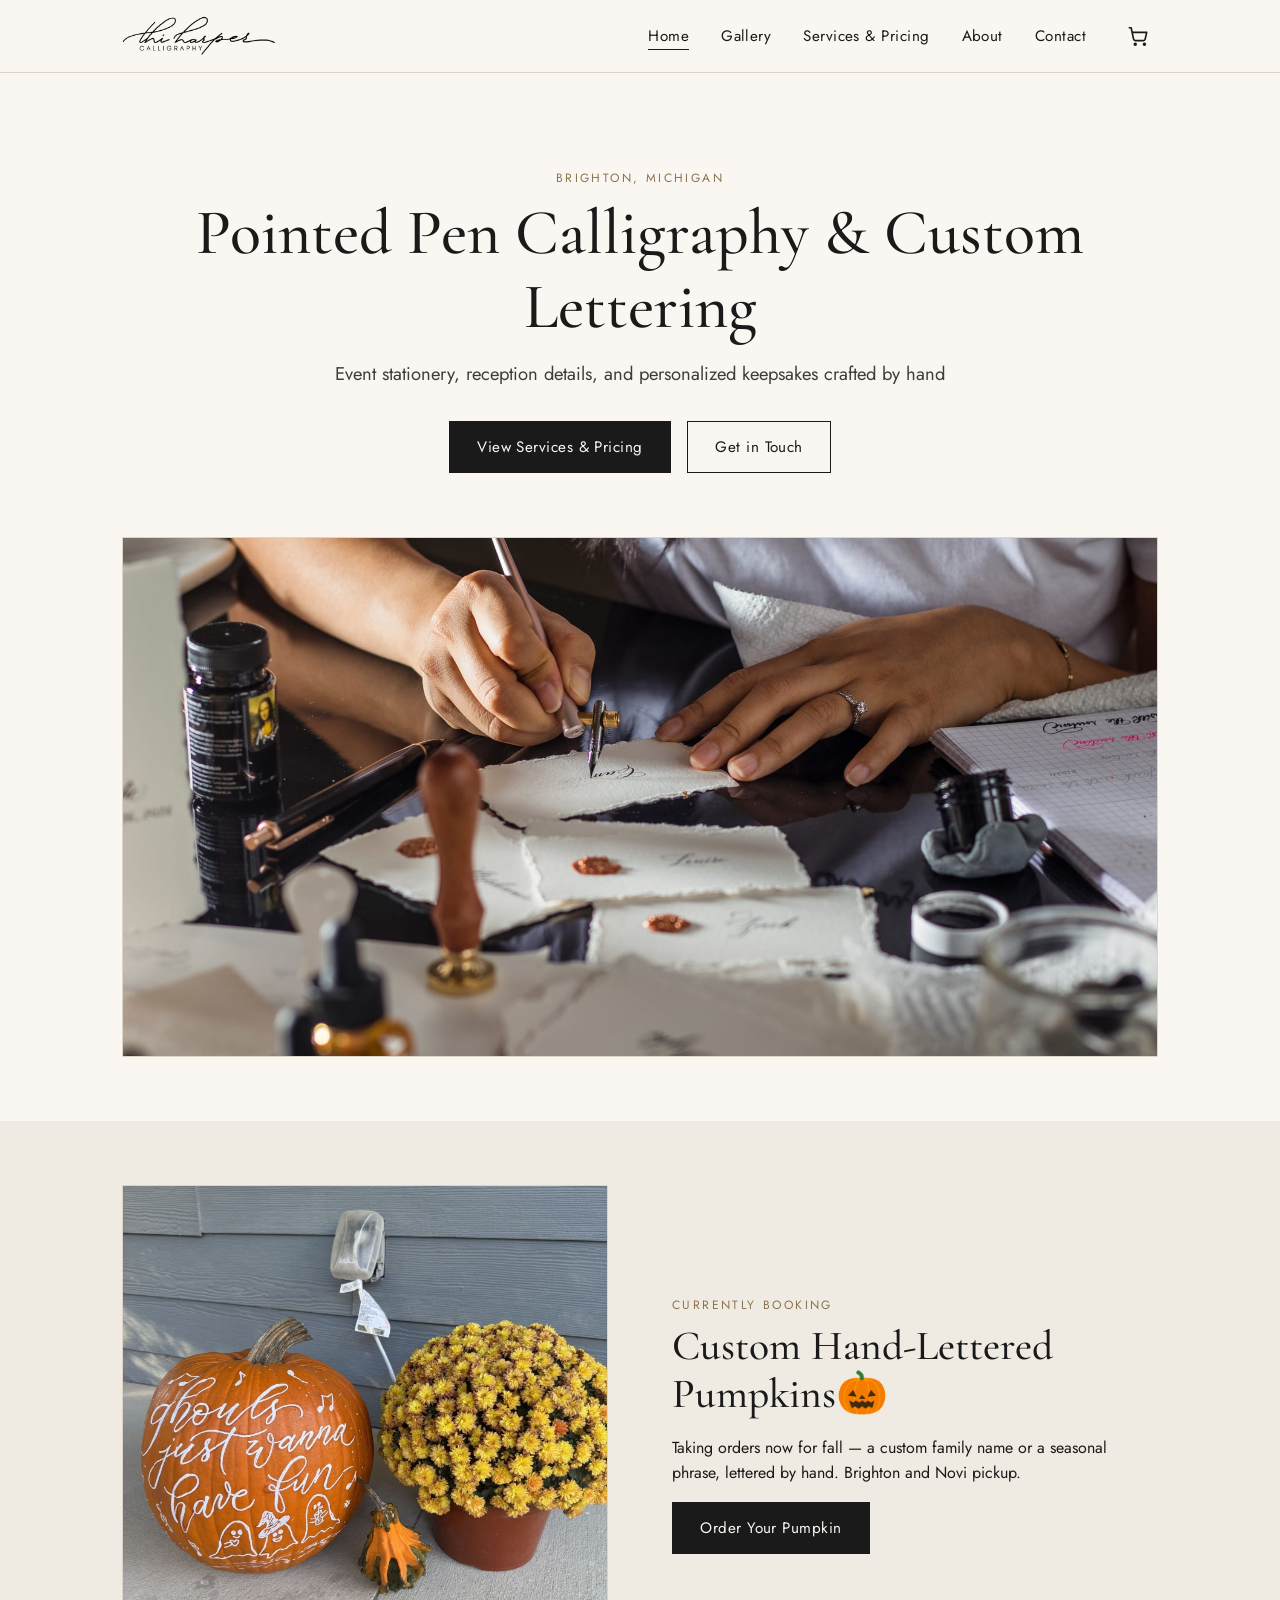
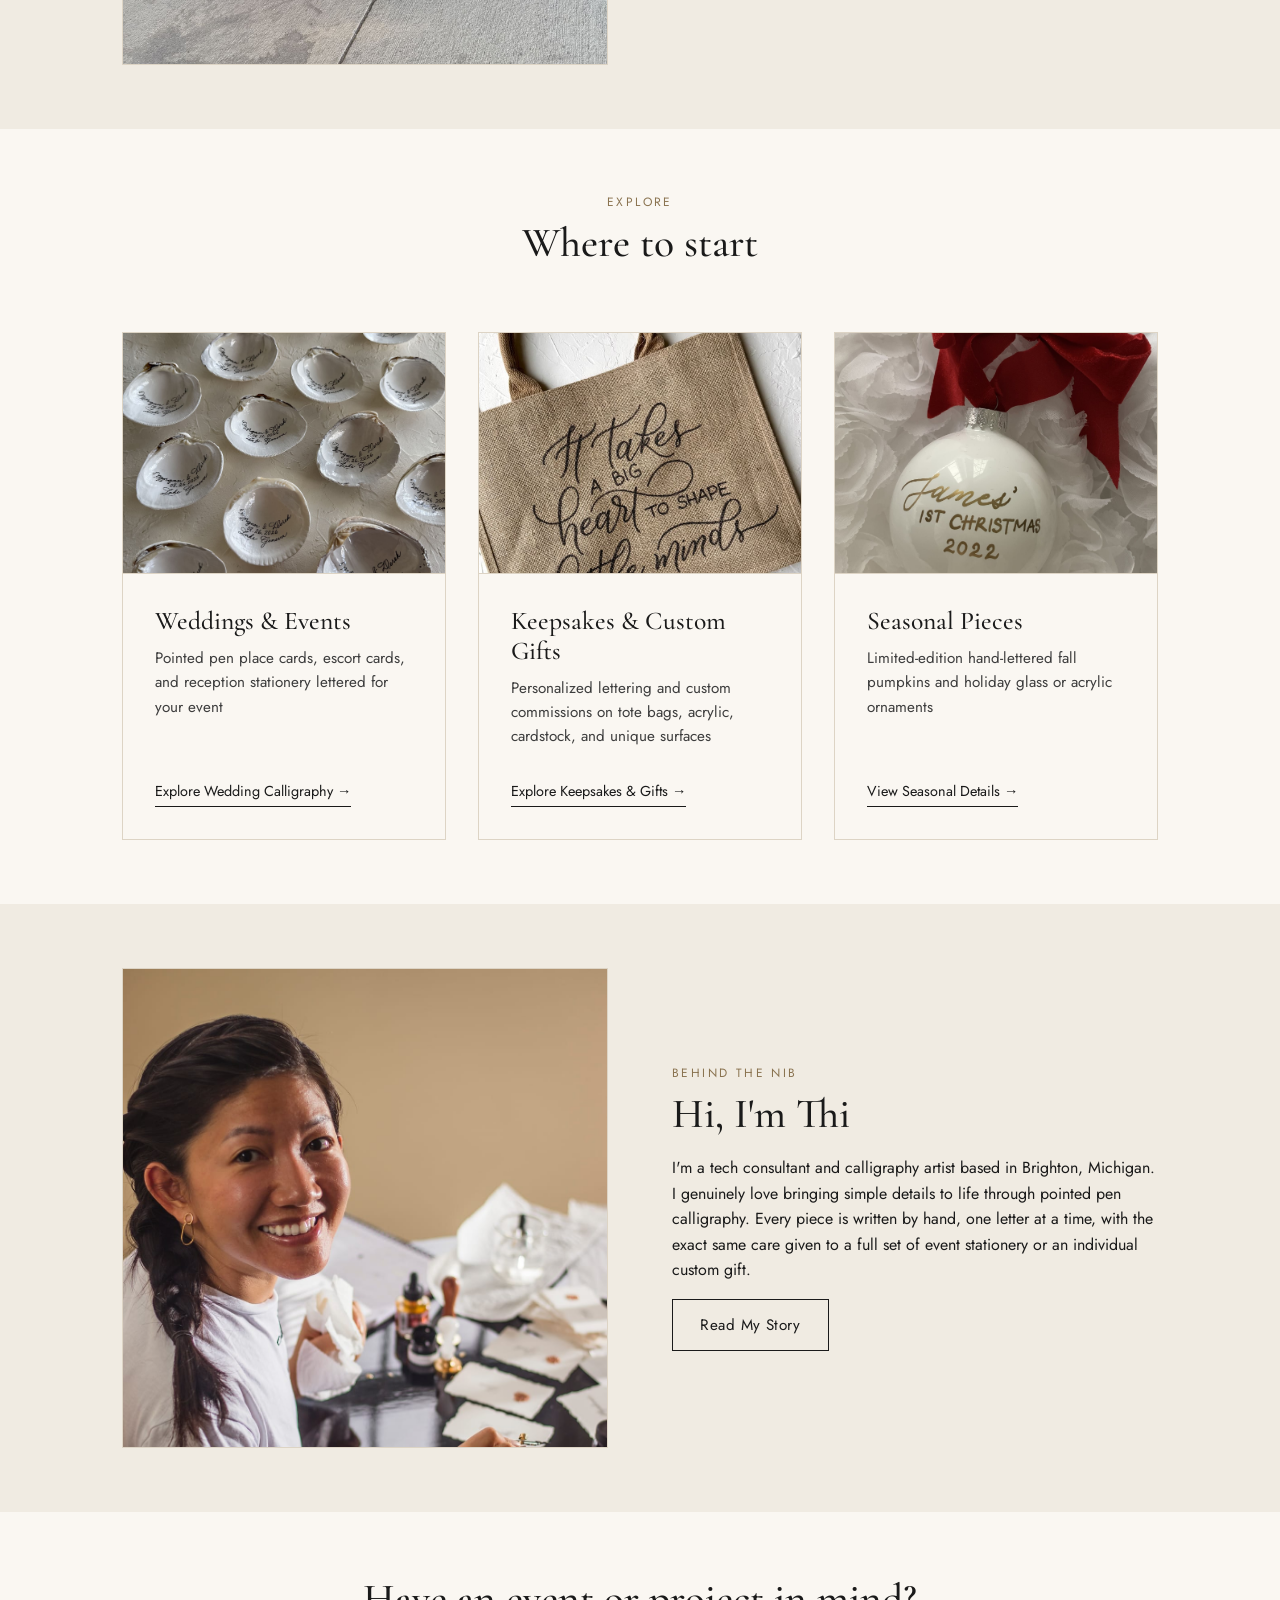
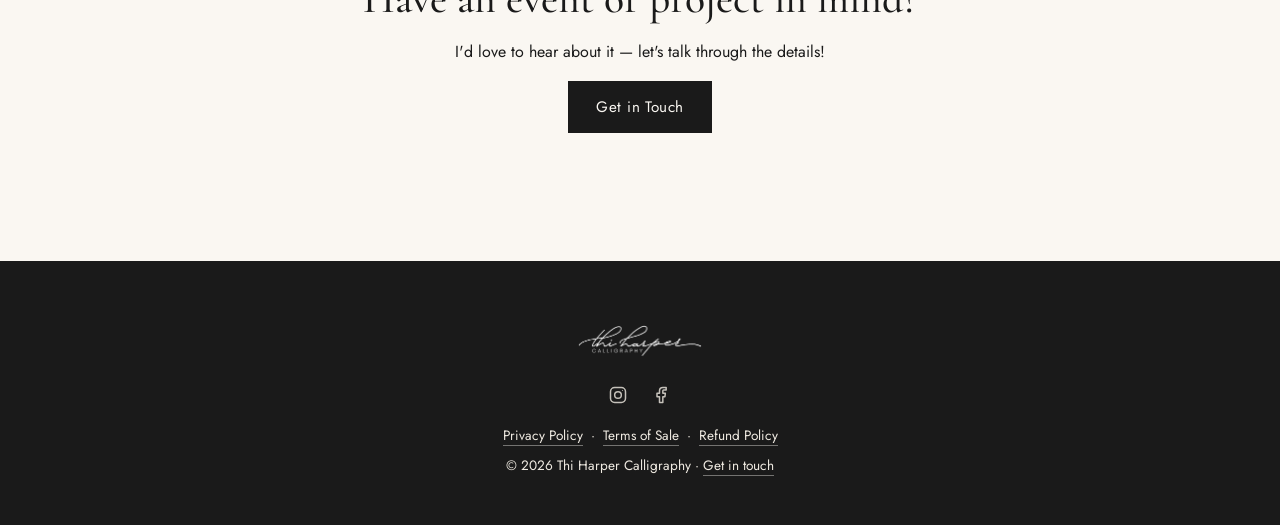
==== index.html @ 8d855e43 "Soften hero jargon, add Squarespace-objection FAQ, frame edit tradeoff Three remaining items from th" ====
<!DOCTYPE html>
<html lang="en">
<head>
<meta charset="UTF-8">
<meta name="viewport" content="width=device-width, initial-scale=1.0">
<title>Thi Harper Calligraphy | Pointed Pen Calligraphy in Brighton, MI</title>
<meta name="description" content="Pointed pen calligraphy, custom event stationery, and hand-lettered keepsakes, based in Brighton, Michigan.">
<meta name="google-site-verification" content="Ch2JIUs2KB36aTN0cH5122UawcoZ0grSgE0agFkH_0w" />
<link rel="preconnect" href="https://fonts.googleapis.com">
<link rel="preconnect" href="https://fonts.gstatic.com" crossorigin>
<link href="https://fonts.googleapis.com/css2?family=Cormorant+Garamond:wght@400;500;600&family=Jost:wght@400;500&display=swap" rel="stylesheet">
<link rel="stylesheet" href="css/style.css?v=18">
<link rel="icon" type="image/png" href="images/logo-mark.png">
</head>
<body>

<header class="site-header">
  <div class="container">
    <a class="brand" href="index.html"><img src="images/logo-black.png" alt="Thi Harper Calligraphy"></a>
    <button class="nav-toggle" aria-label="Toggle menu" aria-expanded="false">&#9776;</button>
    <nav class="site-nav">
      <ul>
        <li><a href="index.html" aria-current="page">Home</a></li>
        <li><a href="gallery.html">Gallery</a></li>
        <li><a href="services.html">Services &amp; Pricing</a></li>
        <li><a href="about.html">About</a></li>
        <li><a href="contact.html">Contact</a></li>
      </ul>
    </nav>
  </div>
</header>

<main>
  <!-- Hero -->
  <section class="hero">
    <div class="container">
      <p class="eyebrow">Brighton, Michigan</p>
      <h1>Pointed Pen Calligraphy &amp; Custom Lettering</h1>
      <p class="lede">Event stationery, reception details, and personalized keepsakes crafted by hand</p>
      <div class="btn-row btn-row-center">
        <a class="btn" href="services.html">View Services &amp; Pricing</a>
        <a class="btn btn-outline" href="contact.html">Get in Touch</a>
      </div>

      <img class="hero-image" src="images/hero-hands-lettering.jpg" alt="Thi Harper's hands, mid-stroke with a pointed pen, lettering a place card surrounded by wax-sealed cards and ink">
    </div>
  </section>

  <!-- Seasonal callout -->
  <section class="section section-alt">
    <div class="container about-grid">
      <div>
        <img class="callout-image" src="images/pumpkin-lettering.jpg" alt="Hand-lettered pumpkin reading 'ghouls just wanna have fun' with painted ghost illustrations">
      </div>
      <div>
        <p class="eyebrow">Currently Booking</p>
        <h2>Custom Hand-Lettered Pumpkins&#127875;</h2>
        <p>Taking orders now for fall — a custom family name or a seasonal phrase, lettered by hand. Brighton and Novi pickup.</p>
        <a class="btn" href="contact.html?service=pumpkin">Order Your Pumpkin</a>
      </div>
    </div>
  </section>

  <!-- Core offerings -->
  <section class="section">
    <div class="container section-head">
      <p class="eyebrow">Explore</p>
      <h2>Where to start</h2>
    </div>
    <div class="container">
      <div class="offerings-grid">
        <article class="offering-card">
          <img src="images/wedding-clamshell-favors-spread.jpg" alt="A spread of hand-lettered clam shell wedding favors with names and a wedding date">
          <div class="offering-card-body">
            <h3>Weddings &amp; Events</h3>
            <p>Pointed pen place cards, escort cards, and reception stationery lettered for your event</p>
            <a class="card-link" href="services.html">Explore Wedding Calligraphy &rarr;</a>
          </div>
        </article>

        <article class="offering-card">
          <img src="images/keepsake-teacher-bag.jpg" alt="Jute tote bag hand-lettered It takes a big heart to shape little minds">
          <div class="offering-card-body">
            <h3>Keepsakes &amp; Custom Gifts</h3>
            <p>Personalized lettering and custom commissions on tote bags, acrylic, cardstock, and unique surfaces</p>
            <a class="card-link" href="services.html#keepsakes">Explore Keepsakes &amp; Gifts &rarr;</a>
          </div>
        </article>

        <article class="offering-card">
          <img src="images/keepsake-ornament-ball.jpg" alt="White glass ball ornament hand-lettered 'James' 1st Christmas 2022' in gold with a red velvet bow">
          <div class="offering-card-body">
            <h3>Seasonal Pieces</h3>
            <p>Limited-edition hand-lettered fall pumpkins and holiday glass or acrylic ornaments</p>
            <a class="card-link" href="services.html#keepsakes">View Seasonal Details &rarr;</a>
          </div>
        </article>
      </div>
    </div>
  </section>

  <!-- Behind the Nib -->
  <section class="section section-alt">
    <div class="container about-grid">
      <div>
        <img class="nib-portrait" src="images/about-portrait-working.jpg" alt="Thi Harper smiling at her lettering desk, pointed pen in hand, surrounded by wax-sealed place cards">
      </div>
      <div>
        <p class="eyebrow">Behind the Nib</p>
        <h2>Hi, I'm Thi</h2>
        <p>I'm a tech consultant and calligraphy artist based in Brighton, Michigan. I genuinely love bringing simple details to life through pointed pen calligraphy. Every piece is written by hand, one letter at a time, with the exact same care given to a full set of event stationery or an individual custom gift.</p>
        <a class="btn btn-outline" href="about.html">Read My Story</a>
      </div>
    </div>
  </section>

  <!-- Closing CTA -->
  <section class="section">
    <div class="container section-head">
      <h2>Have an event or project in mind?</h2>
      <p>I'd love to hear about it — let's talk through the details!</p>
      <a class="btn" href="contact.html">Get in Touch</a>
    </div>
  </section>
</main>

<footer class="site-footer">
  <div class="container">
    <img src="images/logo-white.png" alt="Thi Harper Calligraphy">
    <div class="footer-social">
      <a href="https://instagram.com/thiharpercalligraphy" target="_blank" rel="noopener" aria-label="Instagram">
        <svg viewBox="0 0 24 24" fill="none" stroke="currentColor" stroke-width="1.8" stroke-linecap="round" stroke-linejoin="round"><rect x="3" y="3" width="18" height="18" rx="5"></rect><circle cx="12" cy="12" r="4"></circle><circle cx="17.3" cy="6.7" r="0.6" fill="currentColor" stroke="none"></circle></svg>
      </a>
      <a href="https://www.facebook.com/ThiHarperCalligraphy/" target="_blank" rel="noopener" aria-label="Facebook">
        <svg viewBox="0 0 24 24" fill="none" stroke="currentColor" stroke-width="1.8" stroke-linecap="round" stroke-linejoin="round"><path d="M15 3h-2a4 4 0 0 0-4 4v3H6v4h3v7h4v-7h2.5l.5-4H13V7a1 1 0 0 1 1-1h3V3z"></path></svg>
      </a>
    </div>
    <p class="footer-legal"><a href="privacy-policy.html">Privacy Policy</a>&middot;<a href="terms-of-sale.html">Terms of Sale</a>&middot;<a href="refund-policy.html">Refund Policy</a></p>
    <p>&copy; <span id="year"></span> Thi Harper Calligraphy &middot; <a href="contact.html">Get in touch</a></p>
  </div>
</footer>

<script src="js/main.js"></script>
<script src="js/cart.js"></script>
<script>document.getElementById('year').textContent = new Date().getFullYear();</script>
<!-- Cloudflare Web Analytics --><script type='module' src='https://static.cloudflareinsights.com/beacon.min.js' data-cf-beacon='{"token": "7a4366d158c54782a2ad3c0936f60c97"}'></script><!-- End Cloudflare Web Analytics -->
</body>
</html>
---- css/style.css ----
/* ==========================================================================
   Thi Harper Calligraphy — site styles
   Palette: classic black & ivory, letting the calligraphy carry the page
   ========================================================================== */

:root {
  --color-ink: #1a1a1a;
  --color-ink-soft: #3d3d3d;
  --color-ivory: #faf7f2;
  --color-ivory-deep: #f0ebe2;
  --color-line: #ddd4c5;
  --color-accent: #8a7350;

  --font-display: 'Cormorant Garamond', Georgia, 'Times New Roman', serif;
  --font-body: 'Jost', 'Helvetica Neue', Arial, sans-serif;

  --max-width: 1100px;
  --space-1: 0.5rem;
  --space-2: 1rem;
  --space-3: 2rem;
  --space-4: 4rem;
  --space-5: 6rem;
}

* {
  box-sizing: border-box;
}

html {
  scroll-behavior: smooth;
}

body {
  margin: 0;
  font-family: var(--font-body);
  color: var(--color-ink);
  background: var(--color-ivory);
  line-height: 1.6;
  -webkit-font-smoothing: antialiased;
}

img {
  max-width: 100%;
  display: block;
}

a {
  color: inherit;
}

h1, h2, h3 {
  font-family: var(--font-display);
  font-weight: 500;
  line-height: 1.15;
  margin: 0 0 var(--space-2);
}

h1 { font-size: clamp(2.5rem, 6vw, 4rem); }
h2 { font-size: clamp(1.8rem, 4vw, 2.6rem); }
h3 { font-size: clamp(1.3rem, 2.5vw, 1.6rem); }

p { margin: 0 0 var(--space-2); }

.eyebrow {
  font-family: var(--font-body);
  text-transform: uppercase;
  letter-spacing: 0.2em;
  font-size: 0.75rem;
  color: var(--color-accent);
  margin-bottom: var(--space-1);
}

.container {
  max-width: var(--max-width);
  margin: 0 auto;
  padding: 0 var(--space-3);
}

/* ---- Header / nav ---- */

.site-header {
  border-bottom: 1px solid var(--color-line);
  background: var(--color-ivory);
  position: sticky;
  top: 0;
  z-index: 10;
}

.site-header .container {
  display: flex;
  align-items: center;
  justify-content: space-between;
  padding-top: var(--space-2);
  padding-bottom: var(--space-2);
}

.brand {
  display: flex;
  align-items: center;
  text-decoration: none;
}

.brand img {
  height: 40px;
  width: auto;
}

/* Groups the nav links with the cart icon (and the hamburger, on mobile)
   as a single flex item, so .container's space-between puts the brand on
   the left and this whole cluster on the right — without it, the cart
   icon (a separate flex child) would land wherever space-between's
   even distribution happened to put it, not flush at the edge. */
.header-right {
  display: flex;
  align-items: center;
  gap: var(--space-3);
}

.nav-toggle {
  display: none;
  background: none;
  border: none;
  font-size: 1.5rem;
  cursor: pointer;
  color: var(--color-ink);
}

.site-nav ul {
  list-style: none;
  display: flex;
  gap: var(--space-3);
  margin: 0;
  padding: 0;
}

.site-nav a {
  text-decoration: none;
  font-size: 0.95rem;
  letter-spacing: 0.03em;
  padding-bottom: 2px;
  border-bottom: 1px solid transparent;
}

.site-nav a:hover,
.site-nav a[aria-current="page"] {
  border-bottom-color: var(--color-ink);
}

@media (max-width: 720px) {
  .nav-toggle {
    display: block;
  }

  .site-nav {
    display: none;
    position: absolute;
    left: 0;
    right: 0;
    top: 100%;
    background: var(--color-ivory);
    border-bottom: 1px solid var(--color-line);
    padding: 0 var(--space-3);
  }

  .site-nav.is-open {
    display: block;
  }

  .site-nav ul {
    flex-direction: column;
    gap: var(--space-2);
    padding-bottom: var(--space-3);
  }
}

/* ---- Hero ---- */

.hero {
  padding: var(--space-5) 0 var(--space-4);
  text-align: center;
}

.hero p.lede {
  max-width: 40em;
  margin: 0 auto var(--space-3);
  font-size: 1.15rem;
  color: var(--color-ink-soft);
}

.standalone-logo {
  display: block;
  height: 40px;
  width: auto;
  margin: 0 auto var(--space-3);
}

.headshot {
  width: 180px;
  height: 180px;
  border-radius: 50%;
  object-fit: cover;
  margin: 0 auto var(--space-3);
  border: 1px solid var(--color-line);
}

.hero-image {
  max-height: 520px;
  width: 100%;
  object-fit: cover;
  margin: var(--space-4) auto 0;
  border: 1px solid var(--color-line);
}

/* ---- Buttons ---- */

.btn {
  display: inline-block;
  padding: 0.85em 1.8em;
  background: var(--color-ink);
  color: var(--color-ivory);
  text-decoration: none;
  font-size: 0.95rem;
  letter-spacing: 0.03em;
  border: 1px solid var(--color-ink);
  transition: background 0.2s ease, color 0.2s ease;
}

.btn:hover {
  background: transparent;
  color: var(--color-ink);
}

.btn:disabled,
.btn:disabled:hover {
  background: var(--color-line);
  border-color: var(--color-line);
  color: var(--color-ink-soft);
  cursor: not-allowed;
}

.btn-outline {
  background: transparent;
  color: var(--color-ink);
}

.btn-outline:hover {
  background: var(--color-ink);
  color: var(--color-ivory);
}

.btn-row {
  display: flex;
  flex-wrap: wrap;
  gap: var(--space-2);
  margin-top: var(--space-2);
}

.btn-row-center {
  justify-content: center;
}

/* ---- Sections ---- */

.section {
  padding: var(--space-4) 0;
  scroll-margin-top: 90px;
}

.section-alt {
  background: var(--color-ivory-deep);
}

.section-head {
  text-align: center;
  max-width: 42em;
  margin: 0 auto var(--space-4);
}

/* ---- Gallery ---- */

.gallery-filters {
  display: flex;
  flex-wrap: wrap;
  justify-content: center;
  gap: var(--space-3);
  margin-bottom: var(--space-4);
}

.gallery-filters button {
  background: none;
  border: none;
  font-family: var(--font-body);
  font-size: 0.9rem;
  letter-spacing: 0.03em;
  color: var(--color-ink-soft);
  cursor: pointer;
  padding: 0 0 2px;
  border-bottom: 1px solid transparent;
}

.gallery-filters button:hover {
  color: var(--color-ink);
}

.gallery-filters button.is-active {
  color: var(--color-ink);
  border-bottom-color: var(--color-ink);
}

.gallery-grid {
  display: grid;
  grid-template-columns: repeat(auto-fit, minmax(240px, 1fr));
  gap: var(--space-2);
}

.gallery-grid figure {
  margin: 0;
}

.gallery-grid img {
  width: 100%;
  height: 340px;
  object-fit: cover;
  border: 1px solid var(--color-line);
  cursor: pointer;
  transition: opacity 0.2s ease;
}

.gallery-grid img:hover {
  opacity: 0.85;
}

.gallery-grid figcaption {
  margin-top: var(--space-1);
  font-size: 0.85rem;
  color: var(--color-ink-soft);
  text-align: center;
}

/* ---- Lightbox ---- */

.lightbox {
  display: none;
  position: fixed;
  inset: 0;
  align-items: center;
  justify-content: center;
  padding: var(--space-4);
  background: rgba(26, 26, 26, 0.92);
  z-index: 100;
}

.lightbox.is-open {
  display: flex;
}

.lightbox-image {
  max-width: 90vw;
  max-height: 90vh;
  width: auto;
  height: auto;
  object-fit: contain;
  border: 1px solid rgba(250, 247, 242, 0.2);
}

.lightbox-close {
  position: fixed;
  top: var(--space-3);
  right: var(--space-3);
  background: none;
  border: none;
  color: var(--color-ivory);
  font-size: 2.5rem;
  line-height: 1;
  cursor: pointer;
  padding: 0.1em 0.3em;
}

/* ---- Service / pricing card ---- */

.service-card {
  border: 1px solid var(--color-line);
  padding: var(--space-4);
  max-width: 640px;
  margin: 0 auto;
  background: var(--color-ivory);
}

.service-block + .service-block {
  margin-top: var(--space-4);
  padding-top: var(--space-4);
  border-top: 1px solid var(--color-line);
}

.price-table {
  width: 100%;
  border-collapse: collapse;
  margin: var(--space-3) 0;
}

.price-table th,
.price-table td {
  text-align: left;
  padding: var(--space-1) var(--space-2);
  border-bottom: 1px solid var(--color-line);
}

.price-table th {
  font-family: var(--font-body);
  text-transform: uppercase;
  font-size: 0.75rem;
  letter-spacing: 0.08em;
  color: var(--color-accent);
}

.note {
  font-size: 0.9rem;
  color: var(--color-ink-soft);
  border-left: 2px solid var(--color-accent);
  padding-left: var(--space-2);
  margin-top: var(--space-3);
}

.coming-soon-grid {
  display: grid;
  grid-template-columns: repeat(auto-fit, minmax(200px, 1fr));
  gap: var(--space-2);
  margin-top: var(--space-3);
  text-align: center;
}

.coming-soon-grid div {
  border: 1px dashed var(--color-line);
  padding: var(--space-3) var(--space-2);
  color: var(--color-ink-soft);
  font-size: 0.9rem;
}

.coming-soon-grid + h3 {
  margin-top: var(--space-4);
}

/* ---- Home: seasonal callout ---- */

.callout-image {
  width: 100%;
  max-height: 480px;
  object-fit: cover;
  border: 1px solid var(--color-line);
}

/* ---- Home: offerings grid ---- */

.offerings-grid {
  display: grid;
  grid-template-columns: 1fr;
  gap: var(--space-3);
}

@media (min-width: 721px) {
  .offerings-grid {
    grid-template-columns: repeat(3, 1fr);
  }
}

.offering-card {
  display: flex;
  flex-direction: column;
  border: 1px solid var(--color-line);
  background: var(--color-ivory);
}

.offering-card img {
  width: 100%;
  aspect-ratio: 4 / 3;
  object-fit: cover;
  border-bottom: 1px solid var(--color-line);
}

.offering-card-body {
  display: flex;
  flex-direction: column;
  flex: 1;
  padding: var(--space-3);
}

.offering-card-body h3 {
  margin-bottom: 0.4em;
}

.offering-card-body p {
  flex: 1;
  color: var(--color-ink-soft);
  font-size: 0.95rem;
}

.offering-card-body .card-link {
  align-self: flex-start;
  margin-top: var(--space-2);
  font-size: 0.9rem;
  text-decoration: none;
  border-bottom: 1px solid var(--color-ink);
  padding-bottom: 2px;
}

.offering-card-body .card-link:hover {
  color: var(--color-accent);
  border-bottom-color: var(--color-accent);
}

/* ---- Keepsakes ---- */

.keepsake-grid {
  display: grid;
  grid-template-columns: 1fr;
  gap: var(--space-3);
  margin-top: var(--space-4);
}

@media (min-width: 721px) {
  .keepsake-grid {
    grid-template-columns: 1fr 1fr;
  }
}

.keepsake-item {
  border: 1px solid var(--color-line);
  background: var(--color-ivory);
  overflow: hidden;
}

.keepsake-item img {
  width: 100%;
  height: 320px;
  object-fit: cover;
  border-bottom: 1px solid var(--color-line);
}

.keepsake-item-body {
  padding: var(--space-3);
}

.keepsake-item-body h3 {
  margin-bottom: 0.4em;
}

.keepsake-item-body .price {
  font-family: var(--font-body);
  font-weight: 500;
  color: var(--color-accent);
  margin: var(--space-1) 0 0;
}

.keepsake-item-body .price-addon {
  font-size: 0.85rem;
  color: var(--color-ink-soft);
  margin: 0.3em 0 0;
}

/* ---- Add to cart (product cards) ---- */

.add-to-cart {
  margin-top: var(--space-3);
}

.personalize-input {
  display: block;
  width: 100%;
  padding: 0.6em 0.8em;
  margin-bottom: 0.4em;
  font-family: var(--font-body);
  font-size: 0.9rem;
  border: 1px solid var(--color-line);
  background: var(--color-ivory);
  color: var(--color-ink);
}

.addon-checkbox {
  display: flex;
  align-items: center;
  gap: 0.5em;
  font-size: 0.85rem;
  color: var(--color-ink-soft);
  margin-bottom: var(--space-2);
  cursor: pointer;
}

/* ---- Cart toggle + drawer ---- */

.cart-toggle {
  position: relative;
  display: flex;
  align-items: center;
  justify-content: center;
  width: 40px;
  height: 40px;
  background: none;
  border: none;
  color: var(--color-ink);
  cursor: pointer;
}

.cart-toggle svg {
  width: 22px;
  height: 22px;
}

.cart-badge {
  position: absolute;
  top: 2px;
  right: 2px;
  min-width: 16px;
  height: 16px;
  padding: 0 3px;
  border-radius: 50%;
  background: var(--color-accent);
  color: var(--color-ivory);
  font-family: var(--font-body);
  font-size: 0.65rem;
  line-height: 16px;
  text-align: center;
}

.cart-badge[hidden] {
  display: none;
}

.cart-drawer {
  display: none;
  position: fixed;
  inset: 0;
  justify-content: flex-end;
  background: rgba(26, 26, 26, 0.6);
  z-index: 200;
}

.cart-drawer.is-open {
  display: flex;
}

.cart-drawer-panel {
  display: flex;
  flex-direction: column;
  width: 100%;
  max-width: 420px;
  height: 100%;
  background: var(--color-ivory);
  padding: var(--space-3);
  overflow-y: auto;
}

.cart-drawer-header {
  display: flex;
  align-items: center;
  justify-content: space-between;
  margin-bottom: var(--space-3);
}

.cart-drawer-header h2 {
  margin: 0;
  font-size: 1.4rem;
}

.cart-close {
  background: none;
  border: none;
  font-size: 1.8rem;
  line-height: 1;
  color: var(--color-ink);
  cursor: pointer;
}

.cart-empty {
  color: var(--color-ink-soft);
  padding: var(--space-4) 0;
  text-align: center;
}

.cart-items {
  flex: 1;
}

.cart-item {
  display: flex;
  gap: var(--space-2);
  padding: var(--space-2) 0;
  border-bottom: 1px solid var(--color-line);
}

.cart-item-info {
  flex: 1;
}

.cart-item-name {
  font-weight: 500;
  margin: 0 0 0.2em;
}

.cart-item-note {
  font-size: 0.85rem;
  color: var(--color-ink-soft);
  margin: 0 0 0.4em;
}

.cart-item-remove {
  display: block;
  background: none;
  border: none;
  color: var(--color-ink-soft);
  font-size: 0.8rem;
  text-decoration: underline;
  cursor: pointer;
  padding: 0;
}

.cart-item-price {
  font-family: var(--font-body);
  font-weight: 500;
  white-space: nowrap;
}

.cart-summary {
  border-top: 1px solid var(--color-ink);
  margin-top: var(--space-2);
  padding-top: var(--space-2);
}

.cart-summary-row {
  display: flex;
  justify-content: space-between;
  font-size: 0.95rem;
  margin-bottom: 0.4em;
}

.cart-summary-row.cart-total {
  font-weight: 500;
  font-size: 1.1rem;
  margin-top: 0.4em;
}

.cart-note {
  font-size: 0.8rem;
  color: var(--color-ink-soft);
  margin: var(--space-2) 0;
}

.cart-checkout-btn {
  width: 100%;
  text-align: center;
  margin-top: var(--space-1);
}

.cart-error {
  color: #a33;
  font-size: 0.85rem;
  margin: var(--space-2) 0 0;
}

.cart-error[hidden] {
  display: none;
}

/* ---- About ---- */

.bio-text {
  max-width: 60ch;
  margin: 0 auto;
  text-align: left;
}

.about-grid {
  display: grid;
  grid-template-columns: 1fr 1fr;
  gap: var(--space-4);
  align-items: center;
}

.about-grid img {
  width: 100%;
  max-height: 480px;
  object-fit: cover;
  border: 1px solid var(--color-line);
}

.nib-portrait {
  object-position: top center;
}

@media (max-width: 720px) {
  .about-grid {
    grid-template-columns: 1fr;
  }
}

/* ---- Contact form ---- */

.contact-form {
  max-width: 560px;
  margin: 0 auto;
}

.form-row {
  margin-bottom: var(--space-2);
}

.form-row label {
  display: block;
  font-size: 0.85rem;
  letter-spacing: 0.03em;
  margin-bottom: 0.4em;
}

.form-row label .optional {
  color: var(--color-ink-soft);
  font-weight: normal;
  letter-spacing: normal;
}

.form-row input,
.form-row select,
.form-row textarea {
  width: 100%;
  padding: 0.7em;
  font-family: var(--font-body);
  font-size: 1rem;
  border: 1px solid var(--color-line);
  background: var(--color-ivory);
  color: var(--color-ink);
}

.form-row textarea {
  resize: vertical;
  min-height: 140px;
}

.form-note {
  font-size: 0.85rem;
  color: var(--color-ink-soft);
  margin-top: var(--space-2);
}

.form-hint {
  font-size: 0.85rem;
  color: var(--color-ink-soft);
  margin: -0.2em 0 0.6em;
}

.form-status[hidden] {
  display: none;
}

.form-status {
  display: flex;
  align-items: flex-start;
  gap: 0.6em;
  font-size: 0.95rem;
  color: var(--color-ink);
  background: var(--color-ivory-deep);
  border-left: 3px solid var(--color-accent);
  padding: var(--space-2) var(--space-3);
  margin-top: var(--space-3);
  animation: form-status-in 0.3s ease;
}

.form-status::before {
  content: "\2713";
  color: var(--color-accent);
  font-weight: 600;
  line-height: 1.4;
}

.form-status.form-status-error {
  border-left-color: #a33;
}

.sr-only {
  position: absolute;
  width: 1px;
  height: 1px;
  padding: 0;
  margin: -1px;
  overflow: hidden;
  clip: rect(0, 0, 0, 0);
  white-space: nowrap;
  border: 0;
}

/* ---- Email signup ---- */

.signup-form {
  display: flex;
  max-width: 560px;
  margin: var(--space-3) auto 0;
}

.signup-form input {
  flex: 1;
  min-width: 0;
  padding: 0.7em 1em;
  font-family: var(--font-body);
  font-size: 1rem;
  border: 1px solid var(--color-ink);
  border-right: none;
  background: var(--color-ivory);
  color: var(--color-ink);
}

.signup-form input::placeholder {
  color: var(--color-ink-soft);
}

.signup-form .btn {
  flex-shrink: 0;
}

@media (max-width: 600px) {
  .signup-form {
    flex-direction: column;
    gap: var(--space-2);
  }

  .signup-form input {
    border-right: 1px solid var(--color-ink);
  }
}

.form-status.form-status-error::before {
  content: "!";
  color: #a33;
}

.form-status:focus {
  outline: none;
}

@keyframes form-status-in {
  from {
    opacity: 0;
    transform: translateY(-6px);
  }
  to {
    opacity: 1;
    transform: translateY(0);
  }
}

/* ---- Footer ---- */

.site-footer {
  background: var(--color-ink);
  color: var(--color-ivory-deep);
  padding: var(--space-4) 0 var(--space-3);
  text-align: center;
  font-size: 0.85rem;
}

.site-footer img {
  height: 32px;
  width: auto;
  margin: 0 auto var(--space-2);
}

.site-footer a {
  color: var(--color-ivory-deep);
  text-decoration: none;
  border-bottom: 1px solid rgba(250, 247, 242, 0.4);
}

.footer-social {
  display: flex;
  justify-content: center;
  align-items: center;
  margin: 0 -12px var(--space-1);
}

.footer-social a {
  display: flex;
  align-items: center;
  justify-content: center;
  padding: 12px;
  border-bottom: none;
  opacity: 0.8;
  transition: opacity 0.2s ease;
}

.footer-social a:hover {
  opacity: 1;
}

.footer-social svg {
  display: block;
  width: 20px;
  height: 20px;
}

.footer-legal {
  margin-bottom: var(--space-1);
}

.footer-legal a {
  margin: 0 var(--space-1);
}

/* ---- Legal pages ---- */

.legal-content h2 {
  font-size: clamp(1.4rem, 3vw, 1.8rem);
  margin-top: var(--space-4);
}

.legal-content h2:first-child {
  margin-top: 0;
}

.legal-content ul {
  margin: 0 0 var(--space-2);
  padding-left: var(--space-3);
}

/* ---- Honeypot spam trap ---- */
/* Off-screen rather than display:none/hidden — some spam bots skip fields
   they detect as hidden, so this stays in normal flow but out of view. */

.hp-field {
  position: absolute;
  left: -9999px;
  top: -9999px;
}

.legal-content li {
  margin-bottom: var(--space-1);
}

/* ==========================================================================
   Websites service page (Built by Thi) — scoped under .websites-page so the
   rest of the calligraphy site is untouched. Bridges the parent brand via
   the shared ivory/ink tokens and .container/.section rhythm, with its own
   terracotta accent and Fraunces/Sora type pairing for this page's content.
   ========================================================================== */

.websites-page {
  --color-ink: #111111;
  --color-ivory: #f8f7f4;
  --hw-accent: #c86d51;
  --hw-accent-deep: #b85b38;
  --hw-card: #ffffff;
  --font-hw-mono: 'JetBrains Mono', 'Courier New', monospace;
  font-family: 'Sora', var(--font-body);
}

.websites-page h1,
.websites-page h2,
.websites-page h3 {
  font-family: 'Sora', var(--font-body);
  font-weight: 700;
  letter-spacing: -0.01em;
}

.websites-page .eyebrow {
  color: var(--hw-accent-deep);
}

.websites-page .site-header .brand {
  font-family: 'Cormorant Garamond', var(--font-display);
  font-style: italic;
  font-weight: 600;
  font-size: 1.4rem;
  color: var(--color-ink);
}

.websites-page .site-nav a.hw-nav-cal {
  font-size: 0.85rem;
  color: var(--color-ink-soft);
}

.websites-page .hw-footer-mark {
  font-family: 'Cormorant Garamond', var(--font-display);
  font-style: italic;
  font-weight: 600;
  font-size: 1.3rem;
  color: var(--color-ivory);
  margin: 0 0 var(--space-2);
}

.hw-gate-form {
  max-width: 320px;
  margin: var(--space-3) auto 0;
  text-align: left;
}

.hw-gate-form .btn {
  width: 100%;
  text-align: center;
  cursor: pointer;
}

.hw-gate-form .form-status-error {
  text-align: left;
}

.hw-thi-mark {
  font-family: 'Cormorant Garamond', var(--font-display);
  font-style: italic;
  font-weight: 600;
  text-transform: none;
  font-size: 1.15em;
}

.hw-signature {
  font-family: 'Cormorant Garamond', var(--font-display);
  font-style: italic;
  font-weight: 600;
  font-size: 1.5rem;
  color: var(--hw-accent-deep);
  margin: 0 0 0.2em;
}

.hw-pill {
  display: inline-flex;
  align-items: center;
  gap: 0.4em;
  background: #faeae3;
  border: 1px solid #e6bda8;
  color: var(--hw-accent-deep);
  font-family: var(--font-hw-mono);
  font-size: 0.72rem;
  font-weight: 500;
  letter-spacing: 0.04em;
  text-transform: uppercase;
  padding: 0.4em 0.9em;
  border-radius: 999px;
  margin: 0.6em 0 1em;
}

.hw-hero-grid {
  display: grid;
  grid-template-columns: 1.1fr 0.9fr;
  gap: var(--space-4);
  align-items: center;
  text-align: left;
}

.hw-hero-grid .lede {
  margin-left: 0;
}

@media (max-width: 860px) {
  .hw-hero-grid {
    grid-template-columns: 1fr;
    text-align: center;
  }

  .hw-hero-grid .lede {
    margin: 0 auto var(--space-3);
  }
}

.hw-console {
  background: var(--hw-card);
  border: 1px solid var(--color-line);
  border-radius: 10px;
  box-shadow: 0 20px 50px -30px rgba(26, 20, 16, 0.35);
  overflow: hidden;
  text-align: left;
}

.hw-console-bar {
  display: flex;
  align-items: center;
  gap: 7px;
  padding: 10px 14px;
  border-bottom: 1px solid var(--color-line);
}

.hw-console-bar .hw-dot {
  width: 8px;
  height: 8px;
  border-radius: 50%;
  background: var(--color-line);
  flex-shrink: 0;
}

.hw-console-bar .hw-dot:nth-child(3) {
  background: #1f9d55;
}

.hw-console-title {
  margin-left: 6px;
  font-family: var(--font-hw-mono);
  font-size: 0.7rem;
  white-space: nowrap;
  color: var(--color-ink-soft);
}

.hw-console-body {
  padding: 16px;
  font-family: var(--font-hw-mono);
  font-size: 0.8rem;
  line-height: 1.85;
  color: var(--color-ink-soft);
}

.hw-console-body .ok {
  color: #1f9d55;
  font-weight: 600;
}

.hw-console-caption {
  font-family: var(--font-body);
  font-size: 0.78rem;
  color: var(--color-ink-soft);
  text-align: center;
  margin: 0 0 0.6em;
}

.hw-console-body strong {
  color: var(--color-ink);
  font-weight: 500;
}

.hw-compare {
  display: grid;
  grid-template-columns: 1fr 1fr;
  border: 1px solid var(--color-line);
}

.hw-compare-col {
  padding: var(--space-4) var(--space-3);
}

.hw-compare-col + .hw-compare-col {
  border-left: 1px solid var(--color-line);
}

.hw-compare-col h3 {
  font-family: var(--font-body);
  font-size: 0.8rem;
  text-transform: uppercase;
  letter-spacing: 0.1em;
  margin-bottom: var(--space-3);
}

.hw-compare-col.old h3 {
  color: var(--color-ink-soft);
}

.hw-compare-col.new h3 {
  color: var(--hw-accent-deep);
}

.hw-stats {
  display: flex;
  flex-direction: column;
  gap: 0.6em;
  background: var(--hw-card);
  border: 1px solid var(--color-line);
  border-radius: 8px;
  padding: var(--space-2) var(--space-3);
  margin-bottom: var(--space-3);
}

.hw-stat {
  display: flex;
  justify-content: space-between;
  align-items: baseline;
  font-size: 0.88rem;
}

.hw-stat-label {
  color: var(--color-ink-soft);
}

.hw-stat-value {
  font-family: var(--font-hw-mono);
  font-weight: 600;
}

.hw-compare-col.old .hw-stat-value {
  color: var(--color-ink-soft);
}

.hw-compare-col.new .hw-stat-value {
  color: var(--hw-accent-deep);
}

.hw-compare-col ul {
  list-style: none;
  margin: 0;
  padding: 0;
  display: flex;
  flex-direction: column;
  gap: var(--space-2);
}

.hw-compare-col li {
  display: flex;
  gap: 0.6em;
  font-size: 0.95rem;
  color: var(--color-ink-soft);
}

.hw-compare-col.new li {
  color: var(--color-ink);
}

.hw-compare-col .mark {
  flex-shrink: 0;
  font-family: var(--font-hw-mono);
  font-weight: 600;
}

.hw-compare-col.old .mark {
  color: var(--color-ink-soft);
}

.hw-compare-col.new .mark {
  color: var(--hw-accent-deep);
}

@media (max-width: 720px) {
  .hw-compare {
    grid-template-columns: 1fr;
  }

  .hw-compare-col + .hw-compare-col {
    border-left: none;
    border-top: 1px solid var(--color-line);
  }
}

.hw-steps {
  display: grid;
  grid-template-columns: repeat(4, 1fr);
  gap: var(--space-3);
}

.hw-steps.hw-faq {
  grid-template-columns: repeat(2, 1fr);
}

@media (max-width: 860px) {
  .hw-steps {
    grid-template-columns: repeat(2, 1fr);
  }
}

@media (max-width: 520px) {
  .hw-steps,
  .hw-steps.hw-faq {
    grid-template-columns: 1fr;
  }
}

.hw-step {
  border: 1px solid var(--color-line);
  background: var(--hw-card);
  padding: var(--space-3);
}

.hw-step .num {
  display: block;
  font-family: var(--font-hw-mono);
  font-size: 0.85rem;
  font-weight: 600;
  color: var(--hw-accent-deep);
  margin-bottom: var(--space-1);
}

.hw-step h3 {
  font-family: var(--font-body);
  font-weight: 500;
  font-size: 1.05rem;
  margin-bottom: 0.4em;
}

.hw-step p {
  font-size: 0.9rem;
  color: var(--color-ink-soft);
  margin: 0;
}

.hw-pricing-grid {
  display: grid;
  grid-template-columns: 1fr 1fr;
  gap: var(--space-3);
}

@media (max-width: 720px) {
  .hw-pricing-grid {
    grid-template-columns: 1fr;
  }
}

.hw-pricing-grid.hw-pricing-single {
  display: flex;
  justify-content: center;
}

.hw-pricing-single .hw-plan {
  max-width: 460px;
  width: 100%;
}

.hw-price-note {
  text-align: center;
  font-size: 0.85rem;
  color: var(--color-ink-soft);
  margin-top: var(--space-2);
}

.hw-plan {
  border: 1px solid var(--color-line);
  background: var(--hw-card);
  padding: var(--space-4) var(--space-3);
  display: flex;
  flex-direction: column;
  position: relative;
}

.hw-plan.featured {
  border-color: var(--hw-accent);
}

.hw-plan .hw-badge {
  position: absolute;
  top: -12px;
  right: var(--space-3);
  background: var(--hw-accent);
  color: var(--color-ivory);
  font-size: 0.7rem;
  text-transform: uppercase;
  letter-spacing: 0.06em;
  padding: 0.3em 0.7em;
}

.hw-plan .hw-plan-name {
  font-size: 0.8rem;
  text-transform: uppercase;
  letter-spacing: 0.08em;
  color: var(--color-ink-soft);
}

.hw-plan .hw-price {
  font-family: var(--font-hw-mono);
  font-weight: 600;
  font-size: 2.2rem;
  margin: 0.3em 0 0;
}

.hw-plan .hw-price small {
  font-family: var(--font-body);
  font-size: 0.9rem;
  font-weight: 400;
  color: var(--color-ink-soft);
}

.hw-plan .hw-price-was {
  display: inline-block;
  font-size: 1.3rem;
  font-weight: 500;
  color: var(--color-ink-soft);
  text-decoration: line-through;
  margin-right: 0.35em;
  vertical-align: middle;
}

.hw-plan .hw-plan-desc {
  color: var(--color-ink-soft);
  font-size: 0.9rem;
  margin-top: 0.6em;
}

.hw-plan ul {
  list-style: none;
  margin: var(--space-3) 0 0;
  padding: 0;
  display: flex;
  flex-direction: column;
  gap: 0.6em;
  flex: 1;
}

.hw-plan li {
  display: flex;
  gap: 0.6em;
  font-size: 0.92rem;
}

.hw-plan li .mark {
  color: var(--hw-accent-deep);
  font-family: var(--font-hw-mono);
  font-weight: 600;
  flex-shrink: 0;
}

.hw-plan .btn {
  margin-top: var(--space-3);
  text-align: center;
}

.hw-addons {
  display: grid;
  grid-template-columns: repeat(2, 1fr);
  gap: var(--space-2);
  margin-top: var(--space-3);
}

@media (max-width: 620px) {
  .hw-addons {
    grid-template-columns: 1fr;
  }
}

.hw-addon {
  border: 1px solid var(--color-line);
  background: var(--hw-card);
  padding: var(--space-3);
}

.hw-addon.coming-soon {
  border-style: dashed;
}

.hw-addon .hw-addon-price {
  display: block;
  font-family: var(--font-hw-mono);
  font-weight: 600;
  color: var(--hw-accent-deep);
  margin-bottom: 0.2em;
}

.hw-addon .hw-addon-name {
  display: block;
  font-weight: 500;
  margin-bottom: 0.3em;
}

.hw-addon p {
  font-size: 0.85rem;
  color: var(--color-ink-soft);
  margin: 0;
}

.hw-who {
  display: grid;
  grid-template-columns: repeat(4, 1fr);
  gap: var(--space-2);
}

@media (max-width: 860px) {
  .hw-who {
    grid-template-columns: repeat(2, 1fr);
  }
}

@media (max-width: 520px) {
  .hw-who {
    grid-template-columns: 1fr;
  }
}

.hw-who-card {
  border: 1px solid var(--color-line);
  background: var(--hw-card);
  padding: var(--space-3);
}

.hw-who-card strong {
  display: block;
  margin-bottom: 0.4em;
}

.hw-who-card p {
  font-size: 0.85rem;
  color: var(--color-ink-soft);
  margin: 0;
}

.hw-final {
  background: var(--color-ink);
  color: var(--color-ivory);
  padding: var(--space-4);
  text-align: center;
}

.hw-final h2 {
  color: var(--color-ivory);
}

.hw-final p {
  color: rgba(250, 247, 242, 0.75);
  max-width: 42em;
  margin: 0 auto var(--space-2);
}

.hw-final .btn {
  background: var(--hw-accent);
  border-color: var(--hw-accent);
}

.hw-final .btn:hover {
  background: transparent;
  color: var(--hw-accent);
}
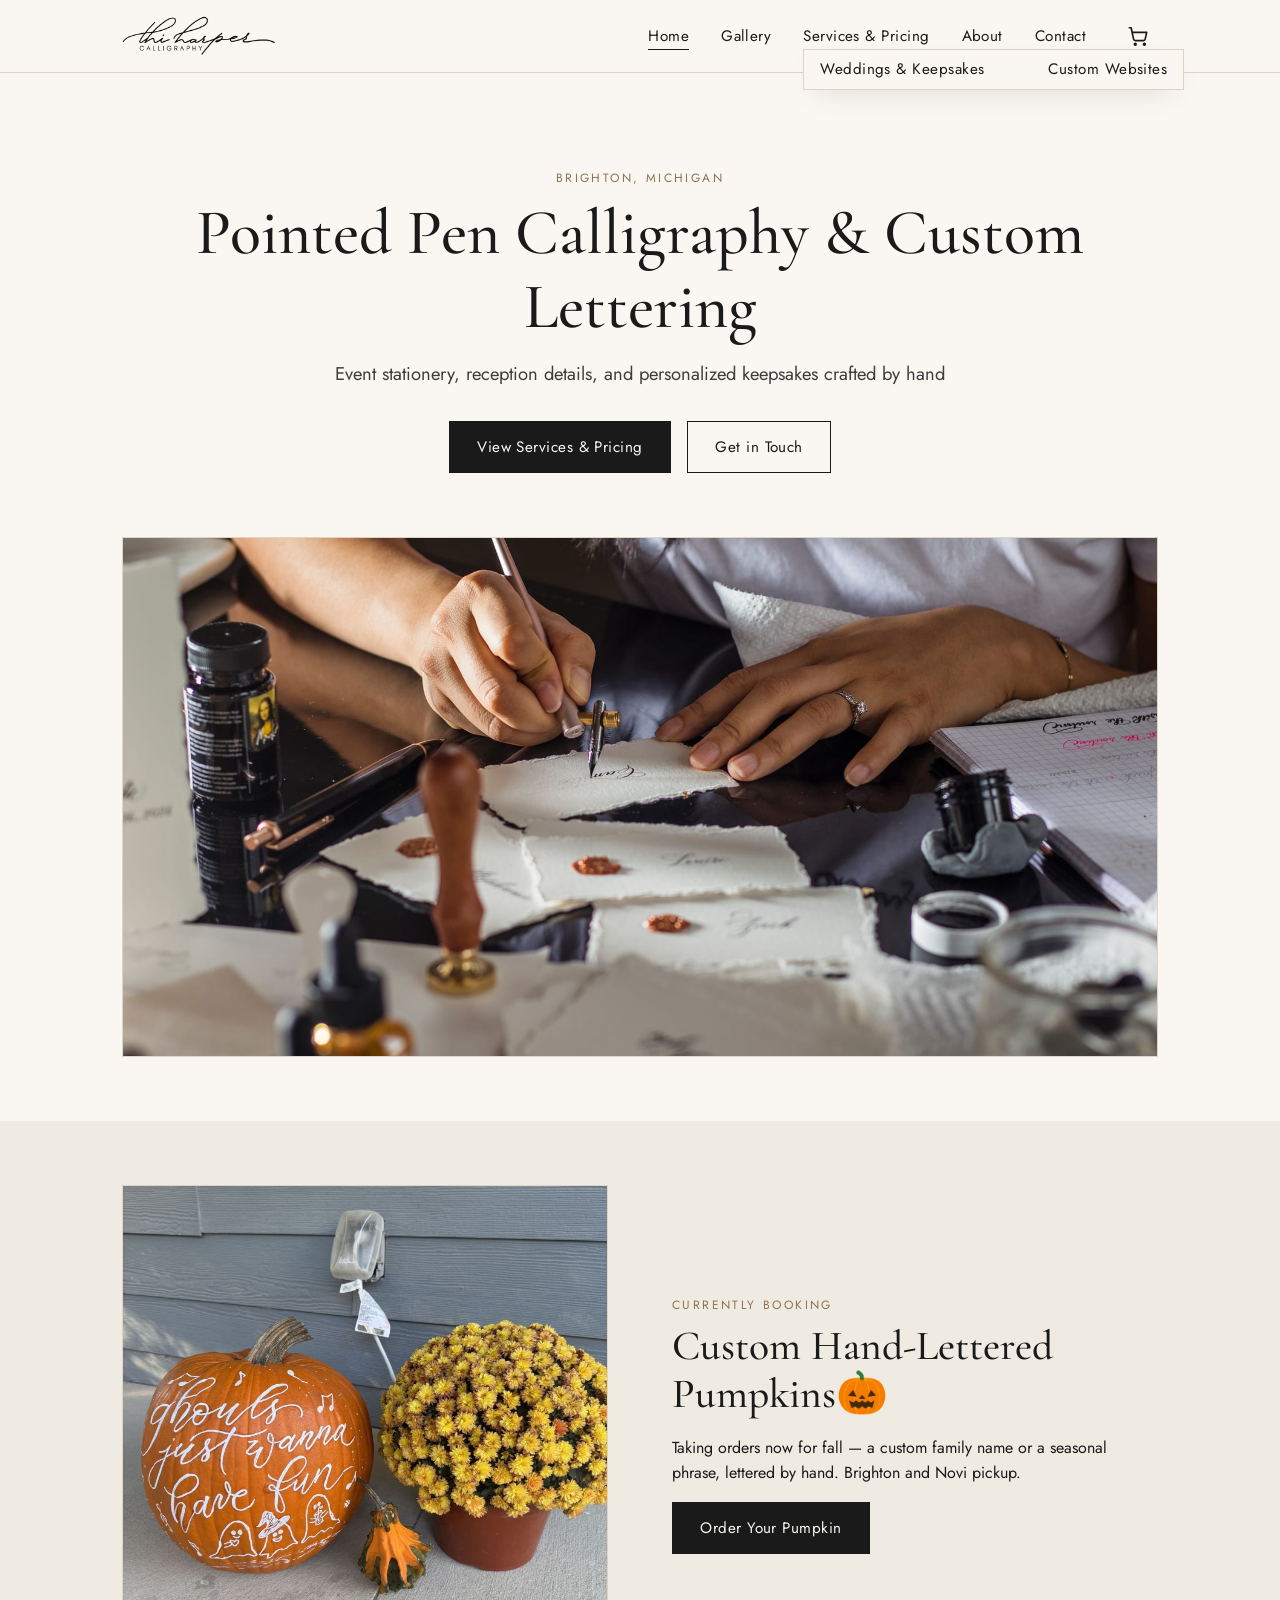
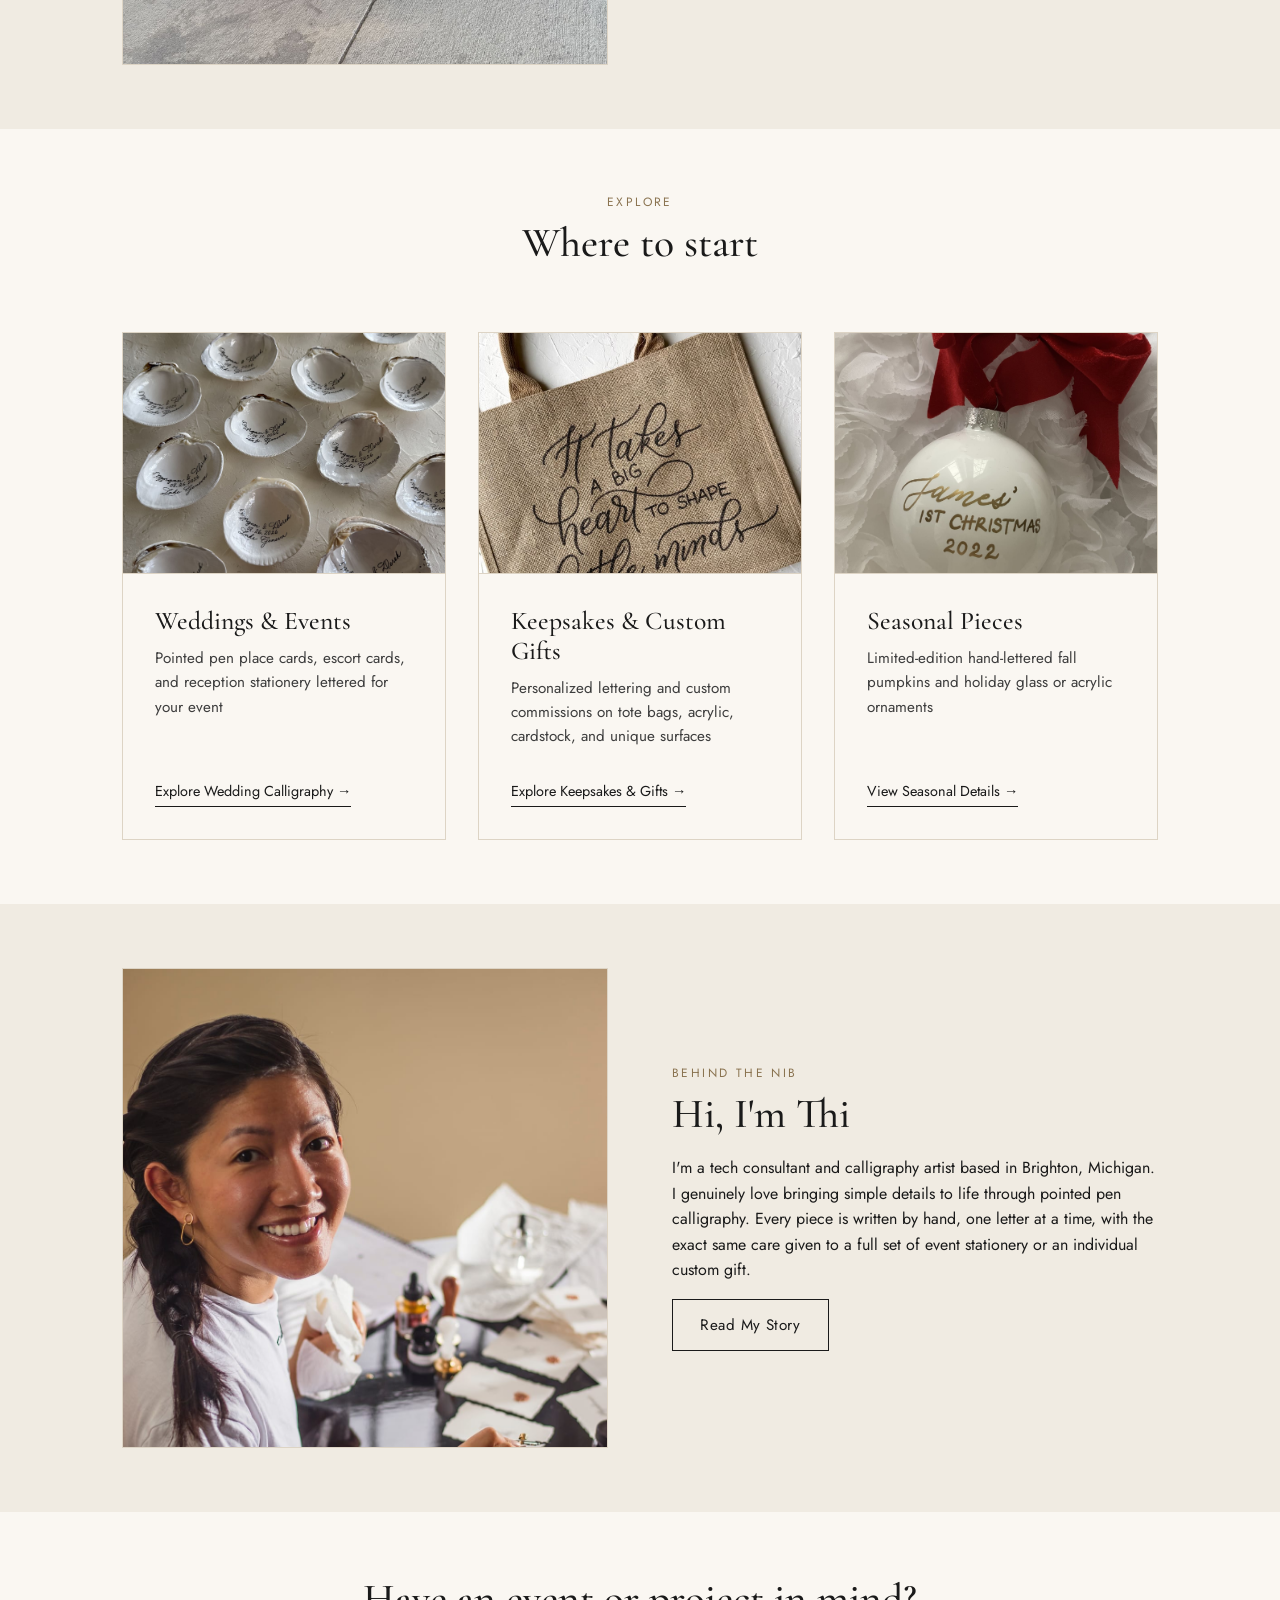
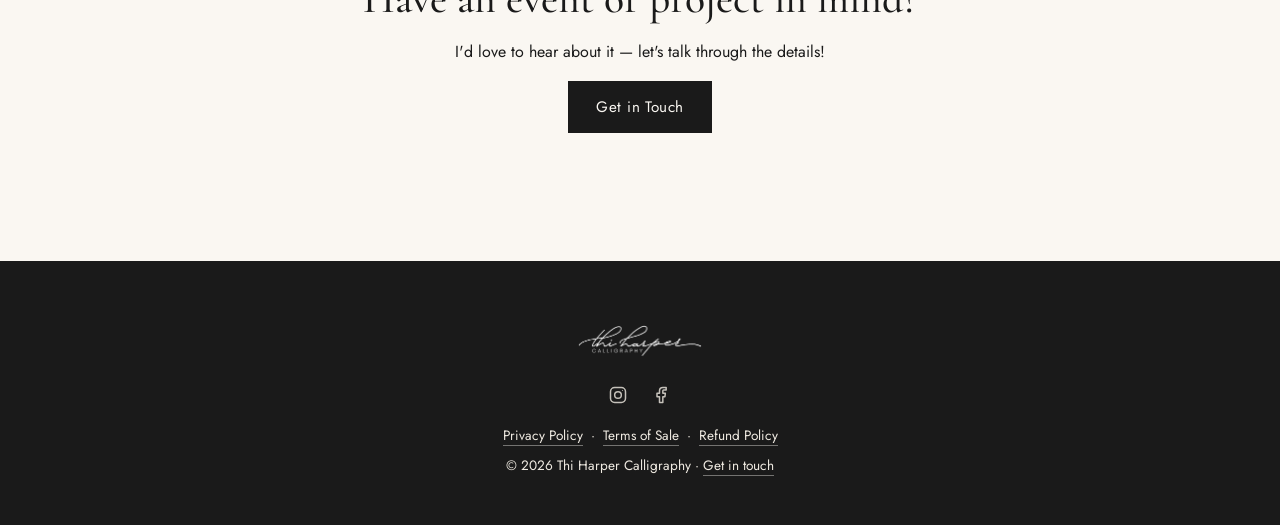
==== commit b8cd8039: "Add Custom Websites link to main site nav via Services & Pricing submenu There was no way to reach t" ====
--- a/index.html
+++ b/index.html
@@ -9,7 +9,7 @@
 <link rel="preconnect" href="https://fonts.googleapis.com">
 <link rel="preconnect" href="https://fonts.gstatic.com" crossorigin>
 <link href="https://fonts.googleapis.com/css2?family=Cormorant+Garamond:wght@400;500;600&family=Jost:wght@400;500&display=swap" rel="stylesheet">
-<link rel="stylesheet" href="css/style.css?v=18">
+<link rel="stylesheet" href="css/style.css?v=21">
 <link rel="icon" type="image/png" href="images/logo-mark.png">
 </head>
 <body>
@@ -22,7 +22,13 @@
       <ul>
         <li><a href="index.html" aria-current="page">Home</a></li>
         <li><a href="gallery.html">Gallery</a></li>
-        <li><a href="services.html">Services &amp; Pricing</a></li>
+        <li class="has-submenu">
+          <a href="services.html">Services &amp; Pricing</a>
+          <ul class="submenu">
+            <li><a href="services.html">Weddings &amp; Keepsakes</a></li>
+            <li><a href="/custom-websites/">Custom Websites</a></li>
+          </ul>
+        </li>
         <li><a href="about.html">About</a></li>
         <li><a href="contact.html">Contact</a></li>
       </ul>
--- a/css/style.css
+++ b/css/style.css
@@ -170,6 +170,67 @@
     flex-direction: column;
     gap: var(--space-2);
     padding-bottom: var(--space-3);
+  }
+}
+
+.has-submenu {
+  position: relative;
+}
+
+.submenu {
+  list-style: none;
+  margin: 0;
+  padding: 0;
+}
+
+@media (min-width: 721px) {
+  .submenu {
+    display: none;
+    position: absolute;
+    top: 100%;
+    left: 0;
+    background: var(--color-ivory);
+    border: 1px solid var(--color-line);
+    padding: var(--space-1) 0;
+    min-width: 190px;
+    box-shadow: 0 10px 30px -15px rgba(26, 20, 16, 0.25);
+    z-index: 20;
+  }
+
+  .has-submenu:hover .submenu,
+  .has-submenu:focus-within .submenu {
+    display: block;
+  }
+
+  .site-nav .submenu li {
+    display: block;
+  }
+
+  .site-nav .submenu a {
+    display: block;
+    padding: 0.5em var(--space-2);
+    white-space: nowrap;
+    border-bottom: none;
+  }
+
+  .site-nav .submenu a:hover {
+    background: var(--color-ivory-deep);
+    border-bottom: none;
+  }
+}
+
+@media (max-width: 720px) {
+  .submenu {
+    padding-left: var(--space-2);
+    margin-top: 0.4em;
+    display: flex;
+    flex-direction: column;
+    gap: 0.4em;
+  }
+
+  .site-nav .submenu a {
+    font-size: 0.88rem;
+    color: var(--color-ink-soft);
   }
 }
 
@@ -1153,6 +1214,10 @@
   .hw-hero-grid .lede {
     margin: 0 auto var(--space-3);
   }
+
+  .hw-hero-grid .btn-row {
+    justify-content: center;
+  }
 }
 
 .hw-console {
@@ -1602,3 +1667,43 @@
   background: transparent;
   color: var(--hw-accent);
 }
+
+.hw-about {
+  max-width: 640px;
+  margin: 0 auto;
+  text-align: center;
+}
+
+.hw-about-photo {
+  width: 140px;
+  height: 140px;
+}
+
+.hw-about-text p {
+  color: var(--color-ink-soft);
+}
+
+.hw-about-text a {
+  color: var(--hw-accent-deep);
+}
+
+.hw-fit-note {
+  margin: 0.5em 0 0;
+  font-size: 0.85rem;
+  font-style: italic;
+  color: var(--color-ink-soft);
+}
+
+.hw-submit-btn:not(:disabled) {
+  background: var(--hw-accent-deep);
+  border-color: var(--hw-accent-deep);
+}
+
+.hw-submit-btn:not(:disabled):hover {
+  background: transparent;
+  color: var(--hw-accent-deep);
+}
+
+.hw-submit-hint {
+  margin: 0.5em 0 0.6em;
+}
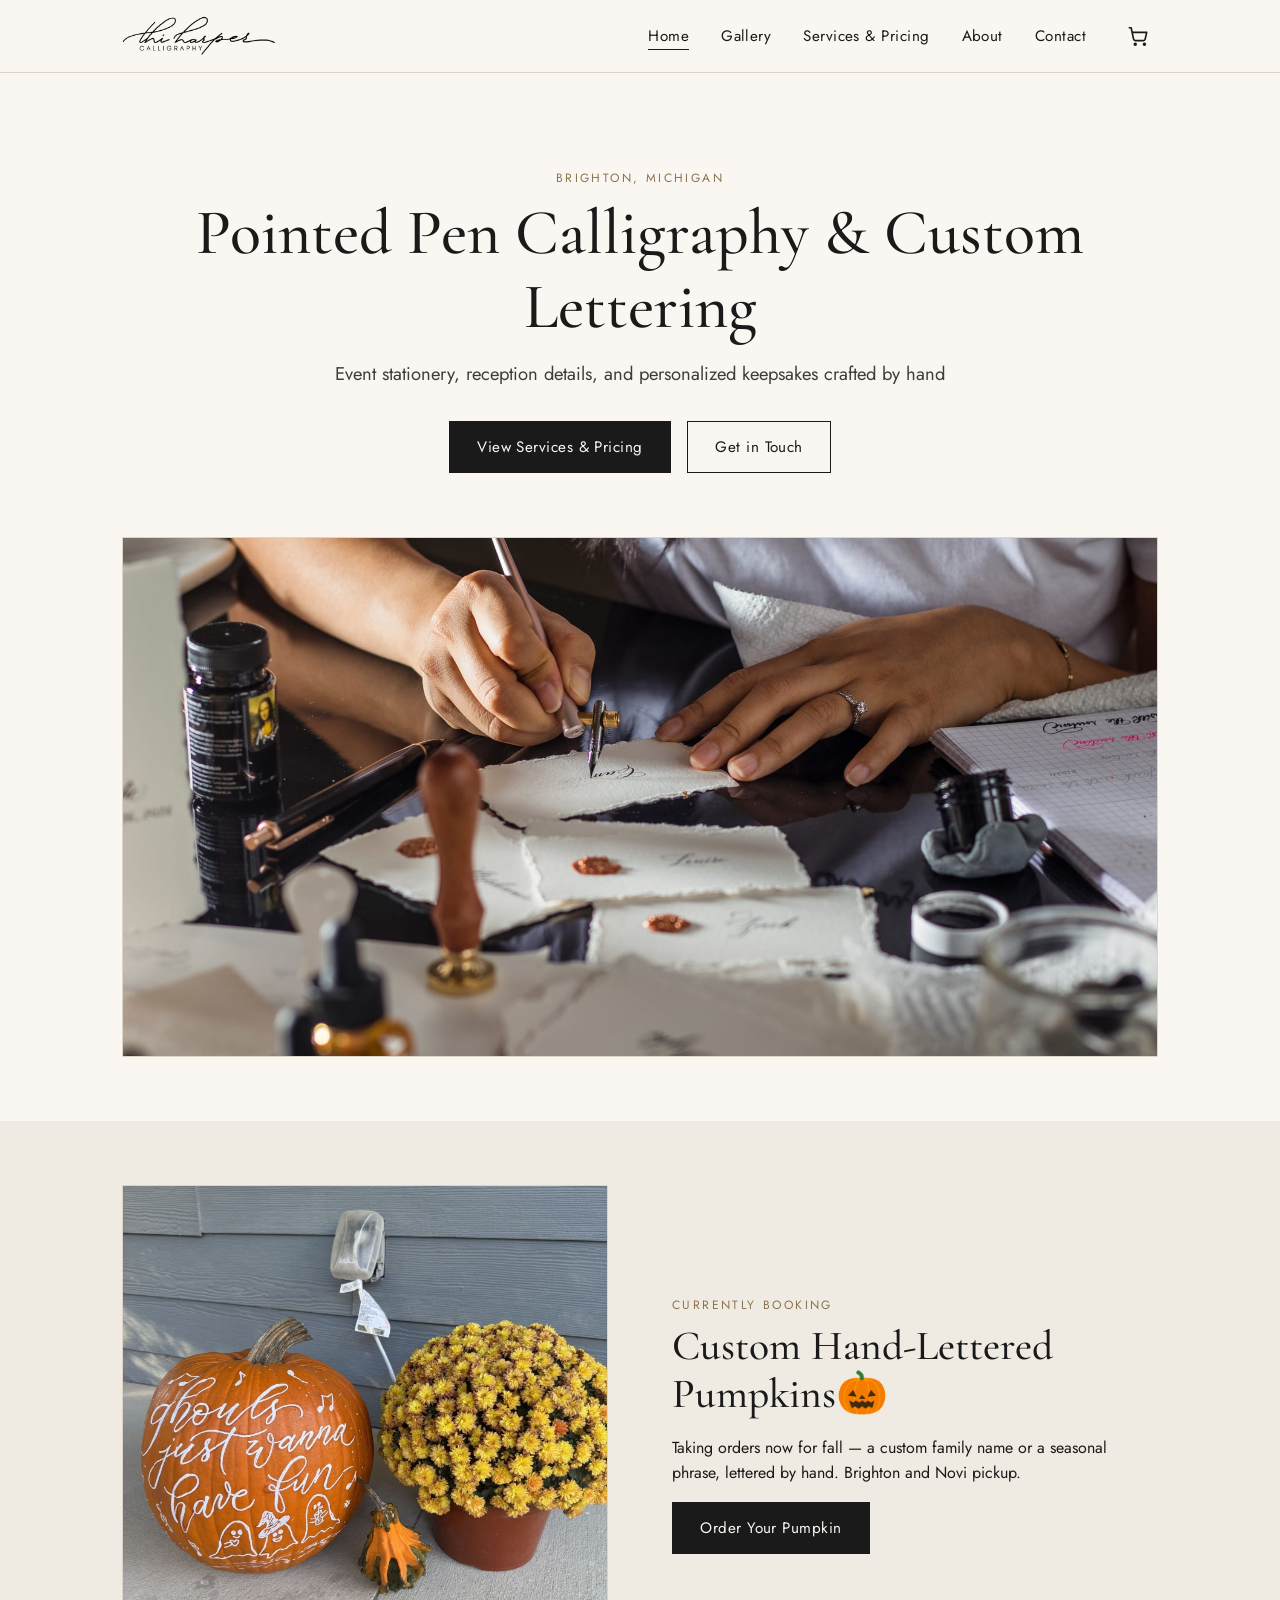
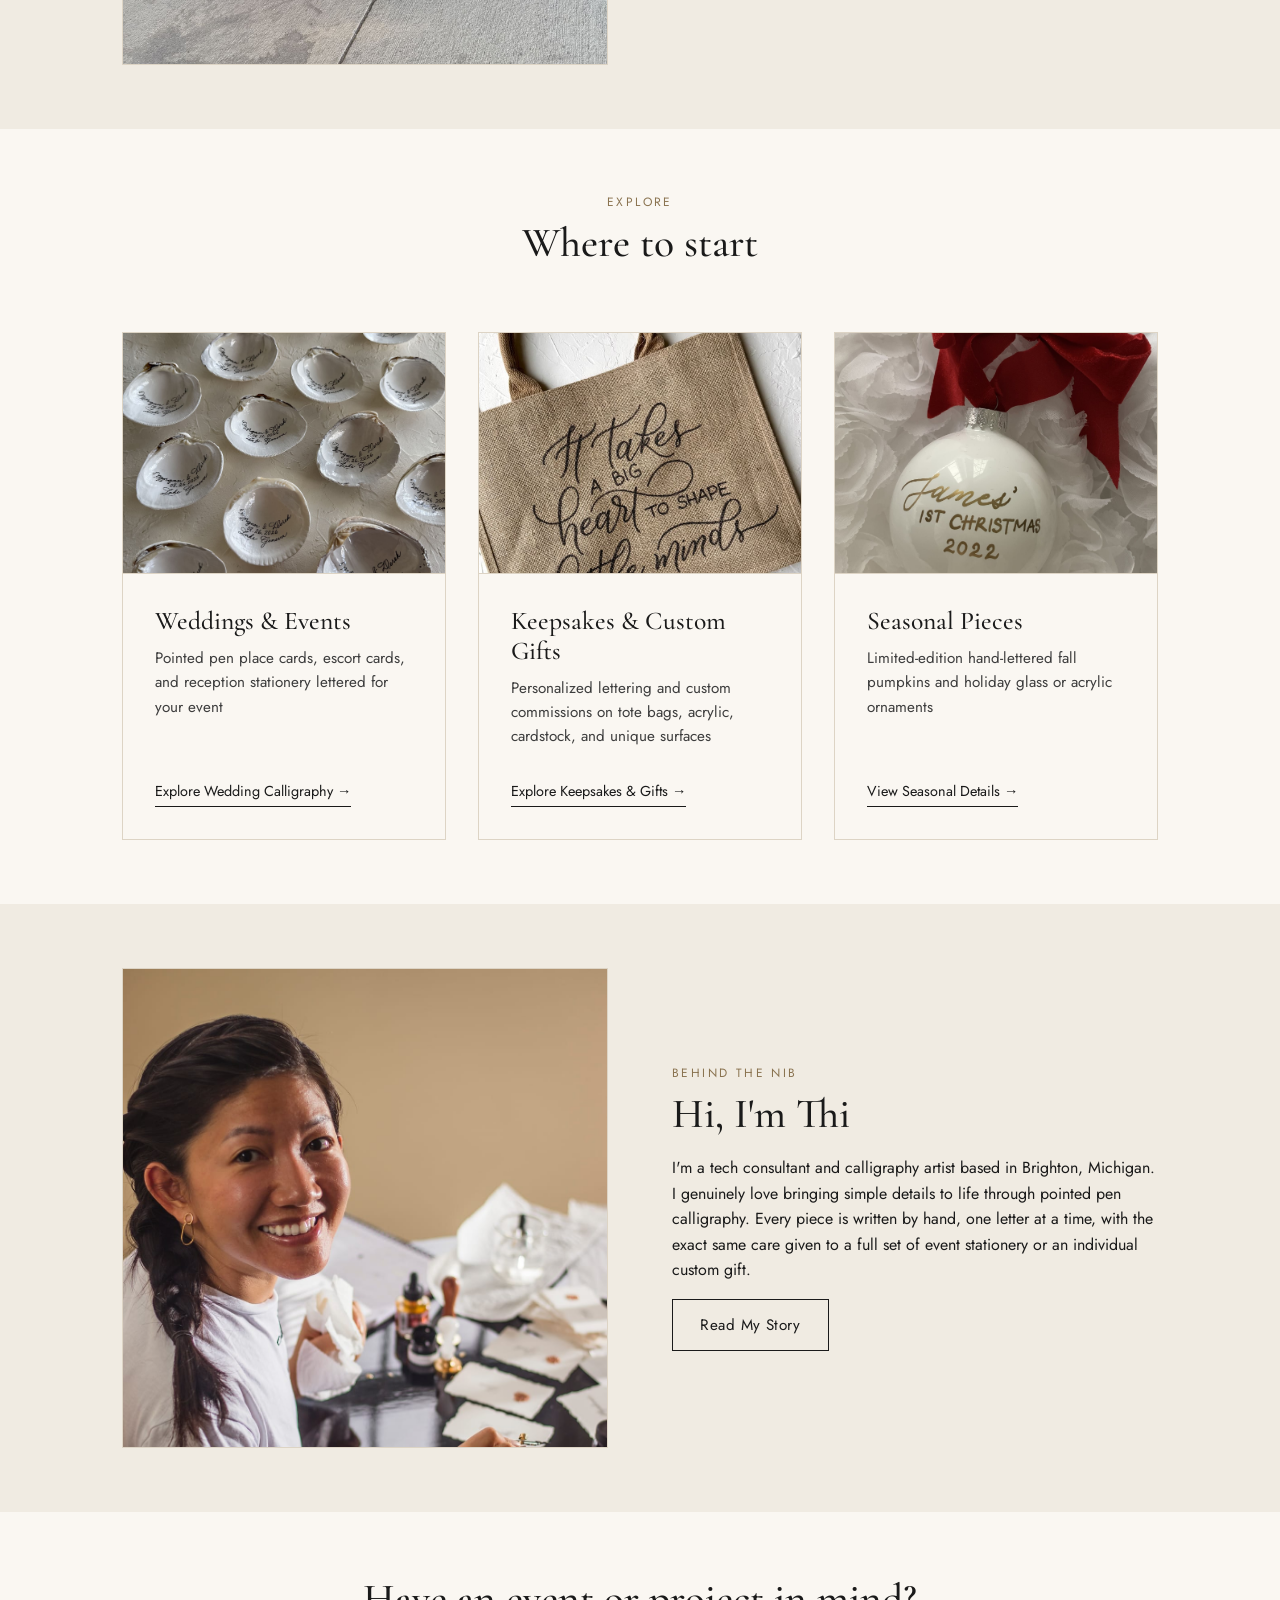
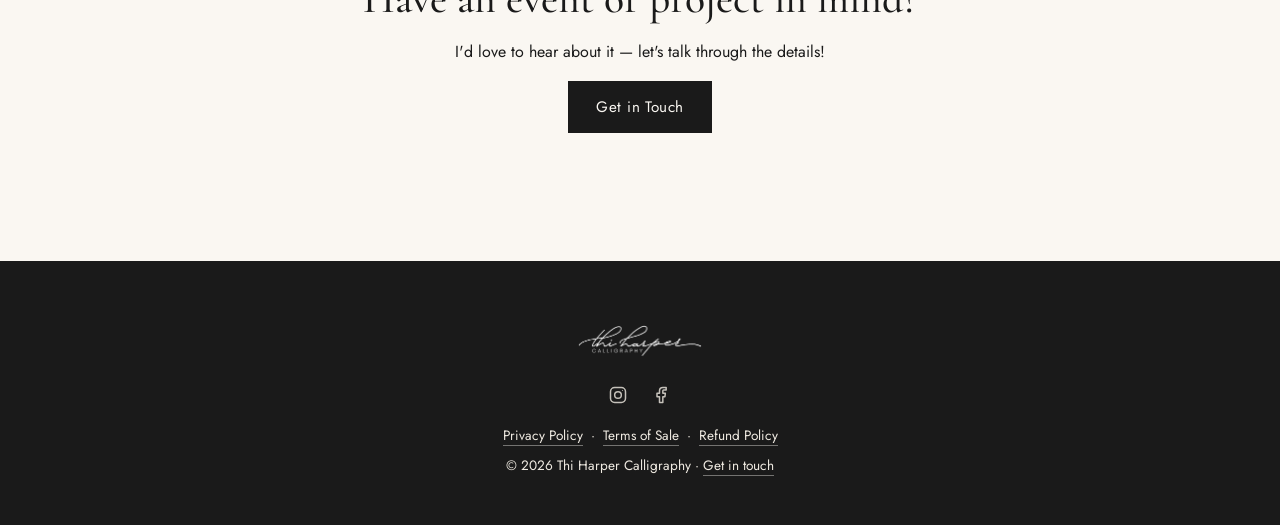
==== commit 8f72c317: "Fix arrow emoji rendering on iOS and submenu spacing bug Two issues from mobile testing:  1. "Thi Ha" ====
--- a/index.html
+++ b/index.html
@@ -9,7 +9,7 @@
 <link rel="preconnect" href="https://fonts.googleapis.com">
 <link rel="preconnect" href="https://fonts.gstatic.com" crossorigin>
 <link href="https://fonts.googleapis.com/css2?family=Cormorant+Garamond:wght@400;500;600&family=Jost:wght@400;500&display=swap" rel="stylesheet">
-<link rel="stylesheet" href="css/style.css?v=21">
+<link rel="stylesheet" href="css/style.css?v=23">
 <link rel="icon" type="image/png" href="images/logo-mark.png">
 </head>
 <body>
--- a/css/style.css
+++ b/css/style.css
@@ -125,7 +125,7 @@
   color: var(--color-ink);
 }
 
-.site-nav ul {
+.site-nav > ul {
   list-style: none;
   display: flex;
   gap: var(--space-3);
@@ -166,7 +166,7 @@
     display: block;
   }
 
-  .site-nav ul {
+  .site-nav > ul {
     flex-direction: column;
     gap: var(--space-2);
     padding-bottom: var(--space-3);
@@ -1132,6 +1132,10 @@
 .websites-page .site-nav a.hw-nav-cal {
   font-size: 0.85rem;
   color: var(--color-ink-soft);
+}
+
+.site-nav .hw-nav-gated[hidden] {
+  display: none;
 }
 
 .websites-page .hw-footer-mark {
